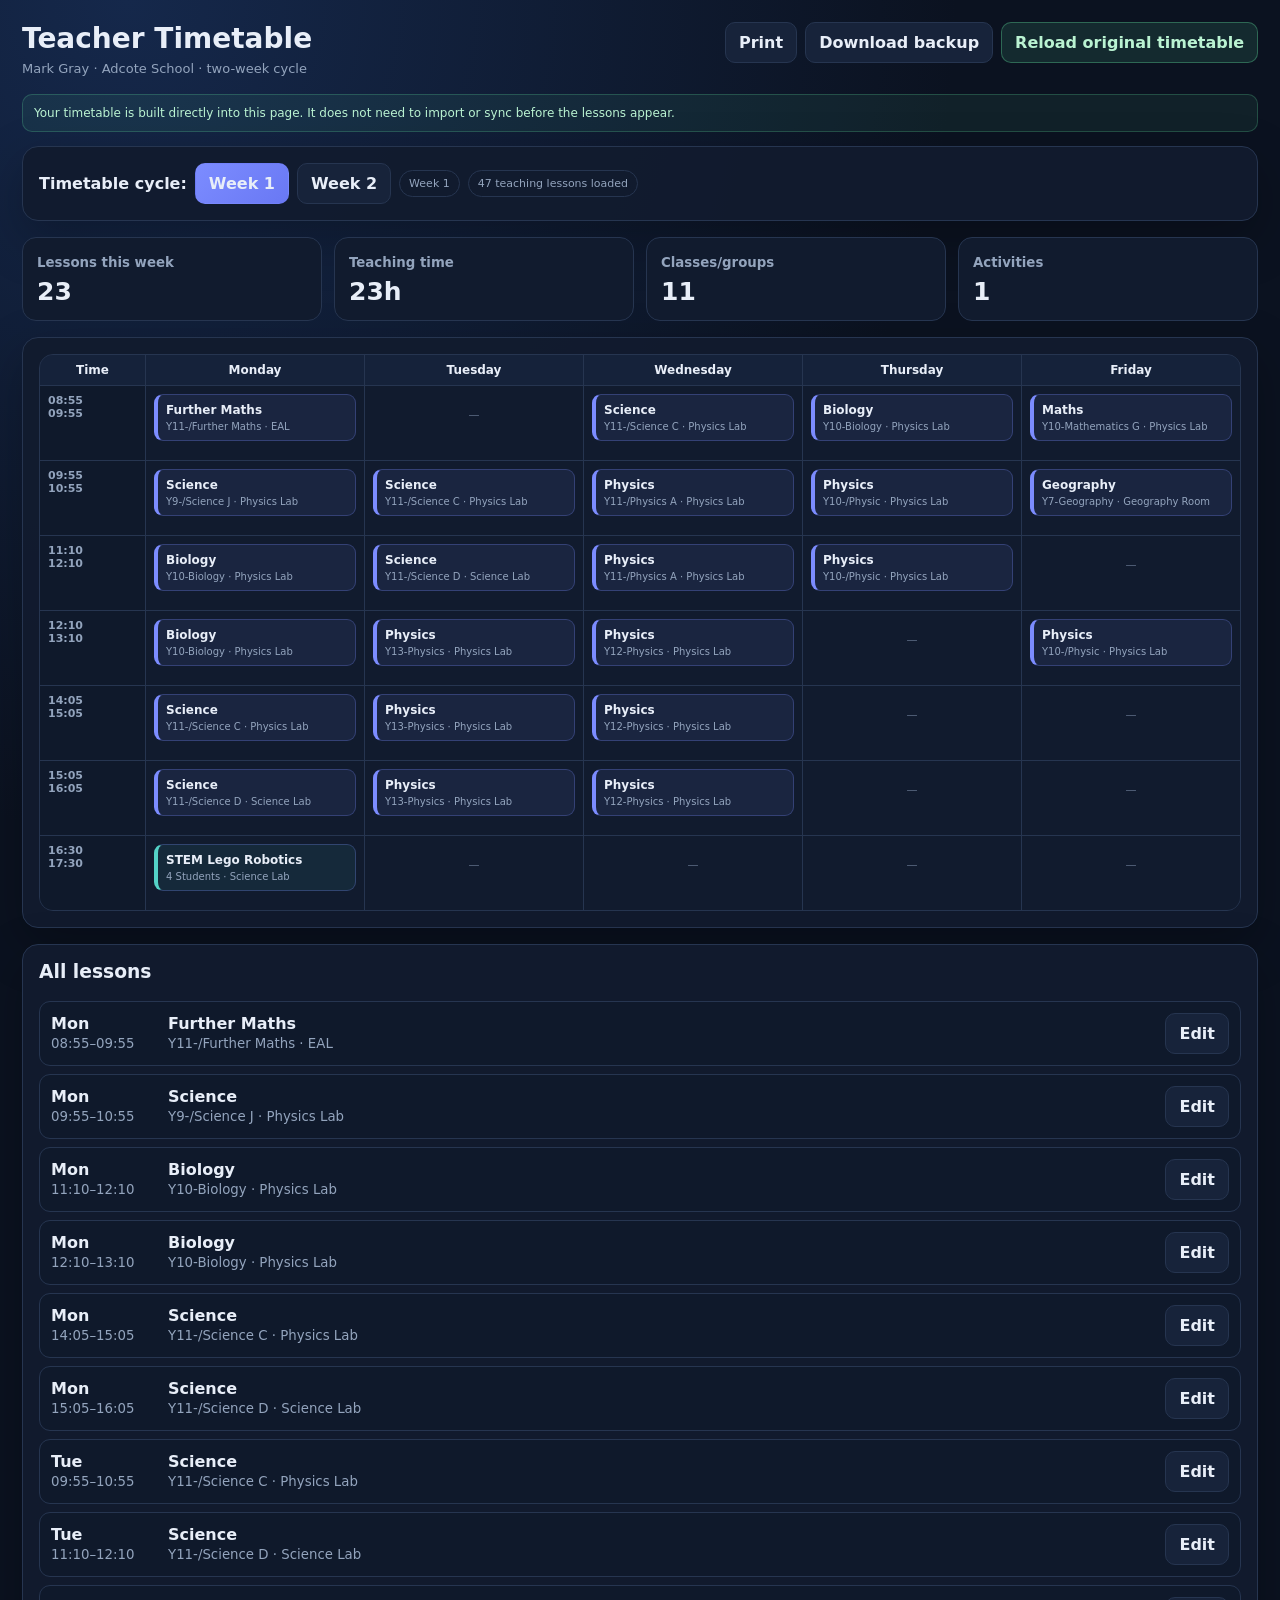
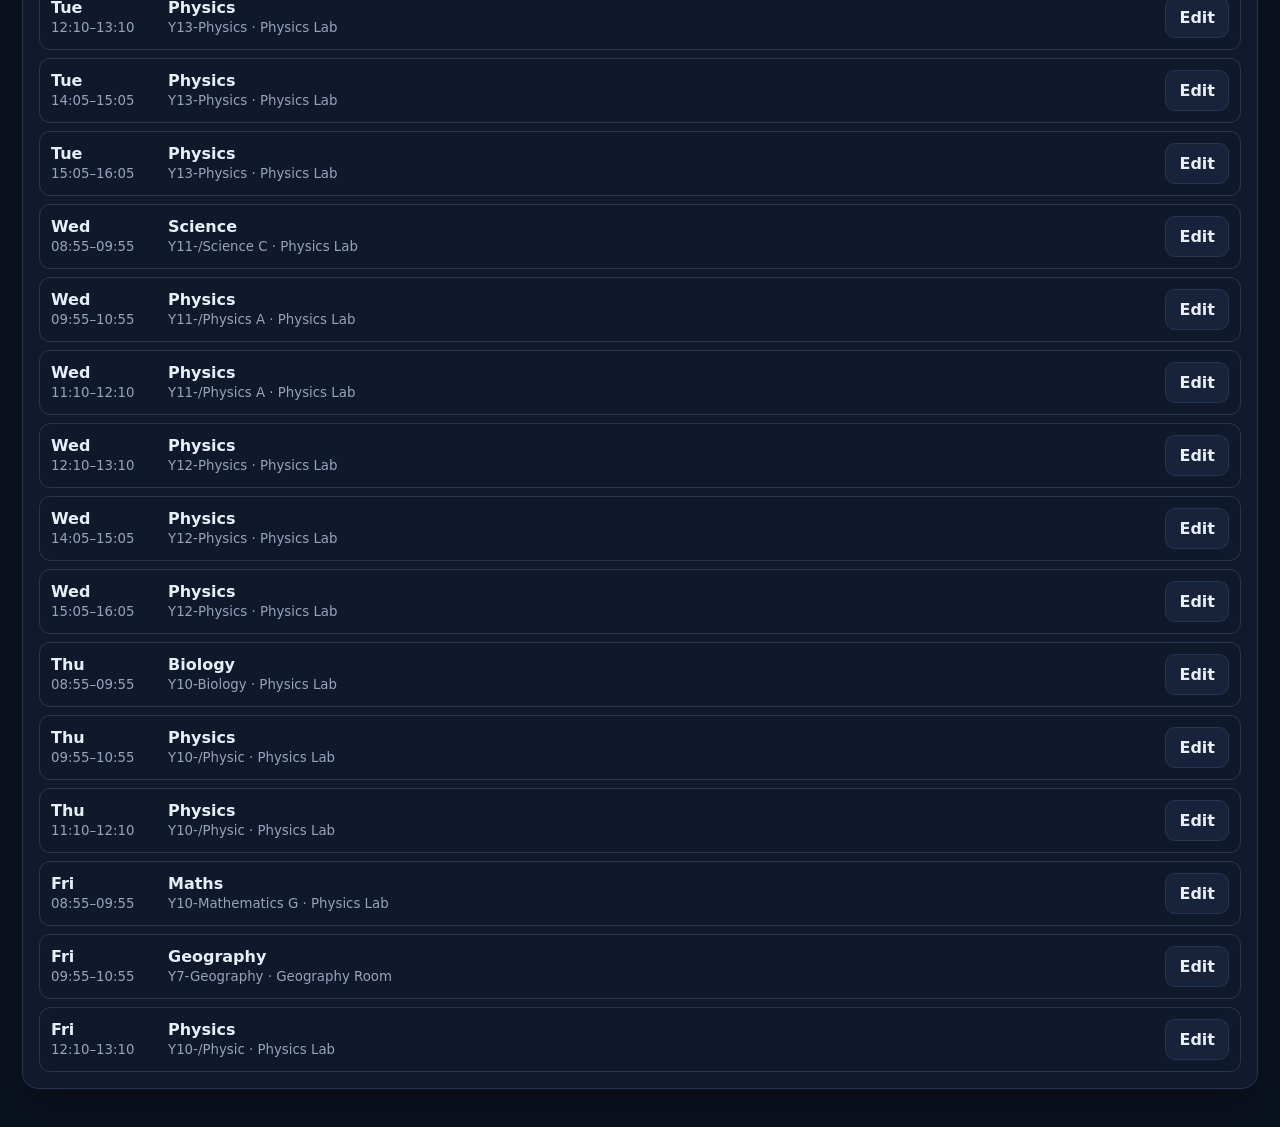
==== standalone.html @ 860ff70c "Add self-contained timetable with all 47 lessons" ====
<!DOCTYPE html>
<html lang="en">
<head>
<meta charset="UTF-8">
<meta name="viewport" content="width=device-width,initial-scale=1,viewport-fit=cover">
<meta name="theme-color" content="#0b1220">
<title>Mark Gray – Teacher Timetable</title>
<style>
:root{--bg:#0b1220;--panel:#111b2e;--panel2:#17233a;--line:#263550;--text:#e8eef8;--muted:#93a4bd;--brand:#7c8cff;--brand2:#54d2c7;--good:#5fdb9b;--danger:#ff7a90}
*{box-sizing:border-box} body{margin:0;font-family:Inter,system-ui,-apple-system,Segoe UI,sans-serif;background:radial-gradient(circle at 10% 0,#15284b 0,transparent 28%),var(--bg);color:var(--text);min-height:100vh}
button,input,select,textarea{font:inherit} button{cursor:pointer}
.app{max-width:1500px;margin:0 auto;padding:22px}
.top{display:flex;justify-content:space-between;gap:16px;align-items:flex-start;flex-wrap:wrap;margin-bottom:18px}
h1{margin:0;font-size:28px} .sub{color:var(--muted);font-size:13px;margin-top:6px}
.actions{display:flex;gap:8px;flex-wrap:wrap}
.btn{border:1px solid var(--line);background:var(--panel2);color:var(--text);padding:10px 13px;border-radius:10px;font-weight:700}
.btn.primary{background:linear-gradient(135deg,var(--brand),#6978f4);border-color:transparent}
.btn.good{background:rgba(95,219,155,.12);border-color:rgba(95,219,155,.35);color:#baf3d2}
.btn.danger{background:rgba(255,122,144,.1);border-color:rgba(255,122,144,.35);color:#ffc0cb}
.card{border:1px solid var(--line);background:rgba(17,27,46,.94);border-radius:16px;padding:16px;margin-bottom:16px;box-shadow:0 18px 50px rgba(0,0,0,.25)}
.weekbar{display:flex;align-items:center;gap:8px;flex-wrap:wrap} .pill{border:1px solid var(--line);padding:6px 9px;border-radius:999px;color:var(--muted);font-size:11px}
.stats{display:grid;grid-template-columns:repeat(4,1fr);gap:12px;margin:16px 0}
.stat{background:var(--panel);border:1px solid var(--line);border-radius:14px;padding:14px} .stat small{color:var(--muted);font-weight:700} .stat strong{display:block;font-size:25px;margin-top:6px}
.wrap{overflow:auto;border:1px solid var(--line);border-radius:14px}
.week{min-width:920px;display:grid;grid-template-columns:105px repeat(5,minmax(155px,1fr));gap:1px;background:var(--line)}
.week>div{background:var(--panel);min-height:74px;padding:8px} .head{background:#15223a!important;text-align:center;min-height:auto!important;font-weight:800;font-size:12px;position:sticky;top:0;z-index:2}
.time{background:#0f192b!important;color:var(--muted);font-size:11px;font-weight:800}
.lesson{border:1px solid rgba(124,140,255,.28);border-left:4px solid var(--brand);background:rgba(124,140,255,.09);border-radius:9px;padding:8px;margin-bottom:6px}
.lesson b{display:block;font-size:12px} .lesson span{display:block;color:var(--muted);font-size:10px;margin-top:4px}
.activity{border-left-color:var(--brand2);background:rgba(84,210,199,.08)}
.empty{color:#607089;text-align:center;padding-top:14px;font-size:11px}
.list{display:grid;gap:8px} .row{display:grid;grid-template-columns:105px 1fr auto;gap:12px;align-items:center;border:1px solid var(--line);background:#0f192b;border-radius:11px;padding:11px}
.row small{color:var(--muted)}
.notice{font-size:12px;color:#baf3d2;background:rgba(95,219,155,.08);border:1px solid rgba(95,219,155,.24);padding:11px;border-radius:10px;margin-bottom:14px}
.modalbg{position:fixed;inset:0;background:rgba(0,0,0,.72);display:none;place-items:center;padding:16px;z-index:50} .modalbg.open{display:grid}
.modal{width:min(600px,100%);background:#111c2f;border:1px solid #30425f;border-radius:16px;padding:18px}
.grid2{display:grid;grid-template-columns:1fr 1fr;gap:12px} label{display:block;color:var(--muted);font-size:11px;font-weight:700;margin:8px 0 5px}
input,select,textarea{width:100%;background:#0c1627;color:var(--text);border:1px solid #30425f;border-radius:9px;padding:9px}
.modalactions{display:flex;gap:8px;justify-content:flex-end;margin-top:14px}
@media(max-width:760px){.app{padding:12px}.stats{grid-template-columns:1fr 1fr}.grid2{grid-template-columns:1fr}.row{grid-template-columns:82px 1fr}.row .btn{grid-column:1/-1}}
@media print{.actions,.weekbar .btn,.row .btn{display:none!important}body{background:white;color:black}.card{box-shadow:none;border:0}.week>div{background:white;color:black}.lesson{color:black;background:#f5f5f5}.lesson span{color:#444}}
</style>
</head>
<body>
<div class="app">
  <div class="top">
    <div><h1>Teacher Timetable</h1><div class="sub">Mark Gray · Adcote School · two-week cycle</div></div>
    <div class="actions">
      <button class="btn" onclick="window.print()">Print</button>
      <button class="btn" onclick="downloadBackup()">Download backup</button>
      <button class="btn good" onclick="resetOriginal()">Reload original timetable</button>
    </div>
  </div>

  <div class="notice">Your timetable is built directly into this page. It does not need to import or sync before the lessons appear.</div>

  <div class="card weekbar">
    <b>Timetable cycle:</b>
    <button id="w1" class="btn primary" onclick="setWeek('W1')">Week 1</button>
    <button id="w2" class="btn" onclick="setWeek('W2')">Week 2</button>
    <span class="pill" id="weekLabel">Week 1</span>
    <span class="pill">47 teaching lessons loaded</span>
  </div>

  <div class="stats">
    <div class="stat"><small>Lessons this week</small><strong id="statLessons">0</strong></div>
    <div class="stat"><small>Teaching time</small><strong id="statHours">0h</strong></div>
    <div class="stat"><small>Classes/groups</small><strong id="statClasses">0</strong></div>
    <div class="stat"><small>Activities</small><strong id="statActivities">0</strong></div>
  </div>

  <div class="card">
    <div class="wrap"><div class="week" id="weekGrid"></div></div>
  </div>

  <div class="card">
    <h3 style="margin-top:0">All lessons</h3>
    <div class="list" id="lessonList"></div>
  </div>
</div>

<div id="modalbg" class="modalbg" onclick="if(event.target===this)closeModal()">
  <div class="modal">
    <h3 id="modalTitle">Edit lesson</h3>
    <input id="editId" type="hidden">
    <div class="grid2">
      <div><label>Week</label><select id="fWeek"><option value="W1">Week 1</option><option value="W2">Week 2</option></select></div>
      <div><label>Day</label><select id="fDay"><option>Monday</option><option>Tuesday</option><option>Wednesday</option><option>Thursday</option><option>Friday</option></select></div>
    </div>
    <div class="grid2">
      <div><label>Start</label><input id="fStart" type="time"></div>
      <div><label>End</label><input id="fEnd" type="time"></div>
    </div>
    <label>Subject</label><input id="fSubject">
    <div class="grid2">
      <div><label>Class/group</label><input id="fClass"></div>
      <div><label>Room</label><input id="fRoom"></div>
    </div>
    <div class="modalactions">
      <button class="btn" onclick="closeModal()">Cancel</button>
      <button class="btn primary" onclick="saveLesson()">Save</button>
    </div>
  </div>
</div>

<script>
const ORIGINAL={"lessons":[{"id":"adc-w1-mon-0855-1","week":"W1","day":"Monday","start":"08:55","end":"09:55","subject":"Further Maths","className":"Y11-/Further Maths","room":"EAL","notes":"Imported from uploaded iSAMS timetable"},{"id":"adc-w1-wed-0855-2","week":"W1","day":"Wednesday","start":"08:55","end":"09:55","subject":"Science","className":"Y11-/Science C","room":"Physics Lab","notes":"Imported from uploaded iSAMS timetable"},{"id":"adc-w1-thu-0855-3","week":"W1","day":"Thursday","start":"08:55","end":"09:55","subject":"Biology","className":"Y10-Biology","room":"Physics Lab","notes":"Imported from uploaded iSAMS timetable"},{"id":"adc-w1-fri-0855-4","week":"W1","day":"Friday","start":"08:55","end":"09:55","subject":"Maths","className":"Y10-Mathematics G","room":"Physics Lab","notes":"Imported from uploaded iSAMS timetable"},{"id":"adc-w1-mon-0955-5","week":"W1","day":"Monday","start":"09:55","end":"10:55","subject":"Science","className":"Y9-/Science J","room":"Physics Lab","notes":"Imported from uploaded iSAMS timetable"},{"id":"adc-w1-tue-0955-6","week":"W1","day":"Tuesday","start":"09:55","end":"10:55","subject":"Science","className":"Y11-/Science C","room":"Physics Lab","notes":"Imported from uploaded iSAMS timetable"},{"id":"adc-w1-wed-0955-7","week":"W1","day":"Wednesday","start":"09:55","end":"10:55","subject":"Physics","className":"Y11-/Physics A","room":"Physics Lab","notes":"Imported from uploaded iSAMS timetable"},{"id":"adc-w1-thu-0955-8","week":"W1","day":"Thursday","start":"09:55","end":"10:55","subject":"Physics","className":"Y10-/Physic","room":"Physics Lab","notes":"Imported from uploaded iSAMS timetable"},{"id":"adc-w1-fri-0955-9","week":"W1","day":"Friday","start":"09:55","end":"10:55","subject":"Geography","className":"Y7-Geography","room":"Geography Room","notes":"Imported from uploaded iSAMS timetable"},{"id":"adc-w1-mon-1110-10","week":"W1","day":"Monday","start":"11:10","end":"12:10","subject":"Biology","className":"Y10-Biology","room":"Physics Lab","notes":"Imported from uploaded iSAMS timetable"},{"id":"adc-w1-tue-1110-11","week":"W1","day":"Tuesday","start":"11:10","end":"12:10","subject":"Science","className":"Y11-/Science D","room":"Science Lab","notes":"Imported from uploaded iSAMS timetable"},{"id":"adc-w1-wed-1110-12","week":"W1","day":"Wednesday","start":"11:10","end":"12:10","subject":"Physics","className":"Y11-/Physics A","room":"Physics Lab","notes":"Imported from uploaded iSAMS timetable"},{"id":"adc-w1-thu-1110-13","week":"W1","day":"Thursday","start":"11:10","end":"12:10","subject":"Physics","className":"Y10-/Physic","room":"Physics Lab","notes":"Imported from uploaded iSAMS timetable"},{"id":"adc-w1-mon-1210-14","week":"W1","day":"Monday","start":"12:10","end":"13:10","subject":"Biology","className":"Y10-Biology","room":"Physics Lab","notes":"Imported from uploaded iSAMS timetable"},{"id":"adc-w1-tue-1210-15","week":"W1","day":"Tuesday","start":"12:10","end":"13:10","subject":"Physics","className":"Y13-Physics","room":"Physics Lab","notes":"Imported from uploaded iSAMS timetable"},{"id":"adc-w1-wed-1210-16","week":"W1","day":"Wednesday","start":"12:10","end":"13:10","subject":"Physics","className":"Y12-Physics","room":"Physics Lab","notes":"Imported from uploaded iSAMS timetable"},{"id":"adc-w1-fri-1210-17","week":"W1","day":"Friday","start":"12:10","end":"13:10","subject":"Physics","className":"Y10-/Physic","room":"Physics Lab","notes":"Imported from uploaded iSAMS timetable"},{"id":"adc-w1-mon-1405-18","week":"W1","day":"Monday","start":"14:05","end":"15:05","subject":"Science","className":"Y11-/Science C","room":"Physics Lab","notes":"Imported from uploaded iSAMS timetable"},{"id":"adc-w1-tue-1405-19","week":"W1","day":"Tuesday","start":"14:05","end":"15:05","subject":"Physics","className":"Y13-Physics","room":"Physics Lab","notes":"Imported from uploaded iSAMS timetable"},{"id":"adc-w1-wed-1405-20","week":"W1","day":"Wednesday","start":"14:05","end":"15:05","subject":"Physics","className":"Y12-Physics","room":"Physics Lab","notes":"Imported from uploaded iSAMS timetable"},{"id":"adc-w1-mon-1505-21","week":"W1","day":"Monday","start":"15:05","end":"16:05","subject":"Science","className":"Y11-/Science D","room":"Science Lab","notes":"Imported from uploaded iSAMS timetable"},{"id":"adc-w1-tue-1505-22","week":"W1","day":"Tuesday","start":"15:05","end":"16:05","subject":"Physics","className":"Y13-Physics","room":"Physics Lab","notes":"Imported from uploaded iSAMS timetable"},{"id":"adc-w1-wed-1505-23","week":"W1","day":"Wednesday","start":"15:05","end":"16:05","subject":"Physics","className":"Y12-Physics","room":"Physics Lab","notes":"Imported from uploaded iSAMS timetable"},{"id":"adc-w2-mon-0855-24","week":"W2","day":"Monday","start":"08:55","end":"09:55","subject":"Physics","className":"Y13-Physics","room":"Physics Lab","notes":"Imported from uploaded iSAMS timetable"},{"id":"adc-w2-tue-0855-25","week":"W2","day":"Tuesday","start":"08:55","end":"09:55","subject":"Science","className":"Y11-/Science C","room":"Physics Lab","notes":"Imported from uploaded iSAMS timetable"},{"id":"adc-w2-wed-0855-26","week":"W2","day":"Wednesday","start":"08:55","end":"09:55","subject":"Physics","className":"Y11-/Physics A","room":"Physics Lab","notes":"Imported from uploaded iSAMS timetable"},{"id":"adc-w2-fri-0855-27","week":"W2","day":"Friday","start":"08:55","end":"09:55","subject":"Maths","className":"Y10-Mathematics G","room":"Physics Lab","notes":"Imported from uploaded iSAMS timetable"},{"id":"adc-w2-mon-0955-28","week":"W2","day":"Monday","start":"09:55","end":"10:55","subject":"Physics","className":"Y13-Physics","room":"Physics Lab","notes":"Imported from uploaded iSAMS timetable"},{"id":"adc-w2-tue-0955-29","week":"W2","day":"Tuesday","start":"09:55","end":"10:55","subject":"Science","className":"Y11-/Science D","room":"Science Lab","notes":"Imported from uploaded iSAMS timetable"},{"id":"adc-w2-wed-0955-30","week":"W2","day":"Wednesday","start":"09:55","end":"10:55","subject":"Physics","className":"Y11-/Physics A","room":"Physics Lab","notes":"Imported from uploaded iSAMS timetable"},{"id":"adc-w2-fri-0955-31","week":"W2","day":"Friday","start":"09:55","end":"10:55","subject":"Science","className":"Y7-/Science","room":"Physics Lab","notes":"Imported from uploaded iSAMS timetable"},{"id":"adc-w2-mon-1110-32","week":"W2","day":"Monday","start":"11:10","end":"12:10","subject":"Physics","className":"Y10-/Physic","room":"Physics Lab","notes":"Imported from uploaded iSAMS timetable"},{"id":"adc-w2-tue-1110-33","week":"W2","day":"Tuesday","start":"11:10","end":"12:10","subject":"Science","className":"Y11-/Science D","room":"Science Lab","notes":"Imported from uploaded iSAMS timetable"},{"id":"adc-w2-wed-1110-34","week":"W2","day":"Wednesday","start":"11:10","end":"12:10","subject":"Science","className":"Y11-/Science D","room":"Science Lab","notes":"Imported from uploaded iSAMS timetable"},{"id":"adc-w2-fri-1110-35","week":"W2","day":"Friday","start":"11:10","end":"12:10","subject":"Science","className":"Y9-/Science J","room":"Physics Lab","notes":"Imported from uploaded iSAMS timetable"},{"id":"adc-w2-mon-1210-36","week":"W2","day":"Monday","start":"12:10","end":"13:10","subject":"Science","className":"Y11-/Science C","room":"Physics Lab","notes":"Imported from uploaded iSAMS timetable"},{"id":"adc-w2-tue-1210-37","week":"W2","day":"Tuesday","start":"12:10","end":"13:10","subject":"Physics","className":"Y11-/Physics A","room":"Physics Lab","notes":"Imported from uploaded iSAMS timetable"},{"id":"adc-w2-wed-1210-38","week":"W2","day":"Wednesday","start":"12:10","end":"13:10","subject":"Physics","className":"Y12-Physics","room":"Physics Lab","notes":"Imported from uploaded iSAMS timetable"},{"id":"adc-w2-fri-1210-39","week":"W2","day":"Friday","start":"12:10","end":"13:10","subject":"Physics","className":"Y10-/Physic","room":"Physics Lab","notes":"Imported from uploaded iSAMS timetable"},{"id":"adc-w2-mon-1405-40","week":"W2","day":"Monday","start":"14:05","end":"15:05","subject":"Biology","className":"Y10-Biology","room":"Physics Lab","notes":"Imported from uploaded iSAMS timetable"},{"id":"adc-w2-tue-1405-41","week":"W2","day":"Tuesday","start":"14:05","end":"15:05","subject":"Physics","className":"Y13-Physics","room":"Physics Lab","notes":"Imported from uploaded iSAMS timetable"},{"id":"adc-w2-wed-1405-42","week":"W2","day":"Wednesday","start":"14:05","end":"15:05","subject":"Physics","className":"Y12-Physics","room":"Physics Lab","notes":"Imported from uploaded iSAMS timetable"},{"id":"adc-w2-fri-1405-43","week":"W2","day":"Friday","start":"14:05","end":"15:05","subject":"Maths","className":"Y10-Mathematics G","room":"Physics Lab","notes":"Imported from uploaded iSAMS timetable"},{"id":"adc-w2-mon-1505-44","week":"W2","day":"Monday","start":"15:05","end":"16:05","subject":"Biology","className":"Y10-Biology","room":"Physics Lab","notes":"Imported from uploaded iSAMS timetable"},{"id":"adc-w2-tue-1505-45","week":"W2","day":"Tuesday","start":"15:05","end":"16:05","subject":"Physics","className":"Y13-Physics","room":"Physics Lab","notes":"Imported from uploaded iSAMS timetable"},{"id":"adc-w2-wed-1505-46","week":"W2","day":"Wednesday","start":"15:05","end":"16:05","subject":"Physics","className":"Y12-Physics","room":"Physics Lab","notes":"Imported from uploaded iSAMS timetable"},{"id":"adc-w2-fri-1505-47","week":"W2","day":"Friday","start":"15:05","end":"16:05","subject":"Maths","className":"Y10-Mathematics G","room":"Physics Lab","notes":"Imported from uploaded iSAMS timetable"}],"periods":[["08:55","09:55"],["09:55","10:55"],["11:10","12:10"],["12:10","13:10"],["14:05","15:05"],["15:05","16:05"]],"activities":[{"week":"W1","day":"Monday","start":"16:30","end":"17:30","subject":"STEM Lego Robotics","className":"4 Students","room":"Science Lab","type":"Activity"},{"week":"W2","day":"Monday","start":"16:30","end":"17:30","subject":"STEM Lego Robotics","className":"4 Students","room":"Science Lab","type":"Activity"}]};
const DAYS=['Monday','Tuesday','Wednesday','Thursday','Friday'];
const KEY='markGrayStandaloneTimetable_v1';
let currentWeek='W1';
function clone(x){return JSON.parse(JSON.stringify(x))}
function load(){
  try{
    const s=JSON.parse(localStorage.getItem(KEY)||'null');
    if(s&&Array.isArray(s.lessons)&&s.lessons.length>=40)return s;
  }catch(e){}
  return clone(ORIGINAL);
}
let state=load();
function saveState(){localStorage.setItem(KEY,JSON.stringify(state));render()}
function esc(s=''){return String(s).replace(/[&<>"']/g,m=>({'&':'&amp;','<':'&lt;','>':'&gt;','"':'&quot;',"'":'&#39;'}[m]))}
function mins(t){const m=String(t).match(/(\d+):(\d+)/);return m?(+m[1]*60 + +m[2]):0}
function setWeek(w){currentWeek=w;render()}
function render(){
  document.getElementById('w1').classList.toggle('primary',currentWeek==='W1');
  document.getElementById('w2').classList.toggle('primary',currentWeek==='W2');
  document.getElementById('weekLabel').textContent=currentWeek==='W1'?'Week 1':'Week 2';
  const arr=state.lessons.filter(x=>x.week===currentWeek);
  document.getElementById('statLessons').textContent=arr.length;
  document.getElementById('statHours').textContent=(arr.reduce((a,x)=>a+mins(x.end)-mins(x.start),0)/60).toFixed(0)+'h';
  document.getElementById('statClasses').textContent=new Set(arr.map(x=>x.className).filter(Boolean)).size;
  document.getElementById('statActivities').textContent=state.activities.filter(x=>x.week===currentWeek).length;

  const slots=state.periods;
  let h='<div class="head">Time</div>'+DAYS.map(d=>`<div class="head">${d}</div>`).join('');
  for(const [start,end] of slots){
    h+=`<div class="time">${start}<br><span>${end}</span></div>`;
    for(const day of DAYS){
      const items=arr.filter(x=>x.day===day&&x.start===start);
      h+=`<div>${items.length?items.map(x=>`<div class="lesson" onclick="editLesson('${x.id}')"><b>${esc(x.subject)}</b><span>${esc(x.className)} · ${esc(x.room)}</span></div>`).join(''):'<div class="empty">—</div>'}</div>`;
    }
  }
  h+=`<div class="time">16:30<br><span>17:30</span></div>`;
  for(const day of DAYS){
    const items=state.activities.filter(x=>x.week===currentWeek&&x.day===day);
    h+=`<div>${items.length?items.map(x=>`<div class="lesson activity"><b>${esc(x.subject)}</b><span>${esc(x.className)} · ${esc(x.room)}</span></div>`).join(''):'<div class="empty">—</div>'}</div>`;
  }
  document.getElementById('weekGrid').innerHTML=h;

  document.getElementById('lessonList').innerHTML=arr
    .slice().sort((a,b)=>DAYS.indexOf(a.day)-DAYS.indexOf(b.day)||mins(a.start)-mins(b.start))
    .map(x=>`<div class="row"><div><b>${x.day.slice(0,3)}</b><br><small>${x.start}–${x.end}</small></div><div><b>${esc(x.subject)}</b><br><small>${esc(x.className)} · ${esc(x.room)}</small></div><button class="btn" onclick="editLesson('${x.id}')">Edit</button></div>`).join('');
}
function editLesson(id){
  const x=state.lessons.find(l=>l.id===id); if(!x)return;
  editId.value=x.id; fWeek.value=x.week; fDay.value=x.day; fStart.value=x.start; fEnd.value=x.end; fSubject.value=x.subject; fClass.value=x.className; fRoom.value=x.room;
  modalbg.classList.add('open');
}
function closeModal(){modalbg.classList.remove('open')}
function saveLesson(){
  const i=state.lessons.findIndex(x=>x.id===editId.value); if(i<0)return;
  state.lessons[i]={...state.lessons[i],week:fWeek.value,day:fDay.value,start:fStart.value,end:fEnd.value,subject:fSubject.value.trim(),className:fClass.value.trim(),room:fRoom.value.trim()};
  saveState();closeModal();
}
function resetOriginal(){
  if(confirm('Reload the original 47-lesson timetable from the uploaded document?')){state=clone(ORIGINAL);localStorage.setItem(KEY,JSON.stringify(state));currentWeek='W1';render();}
}
function downloadBackup(){
  const blob=new Blob([JSON.stringify(state,null,2)],{type:'application/json'});
  const a=document.createElement('a');a.href=URL.createObjectURL(blob);a.download='mark-gray-timetable-backup.json';a.click();setTimeout(()=>URL.revokeObjectURL(a.href),500);
}
render();
</script>
</body>
</html>
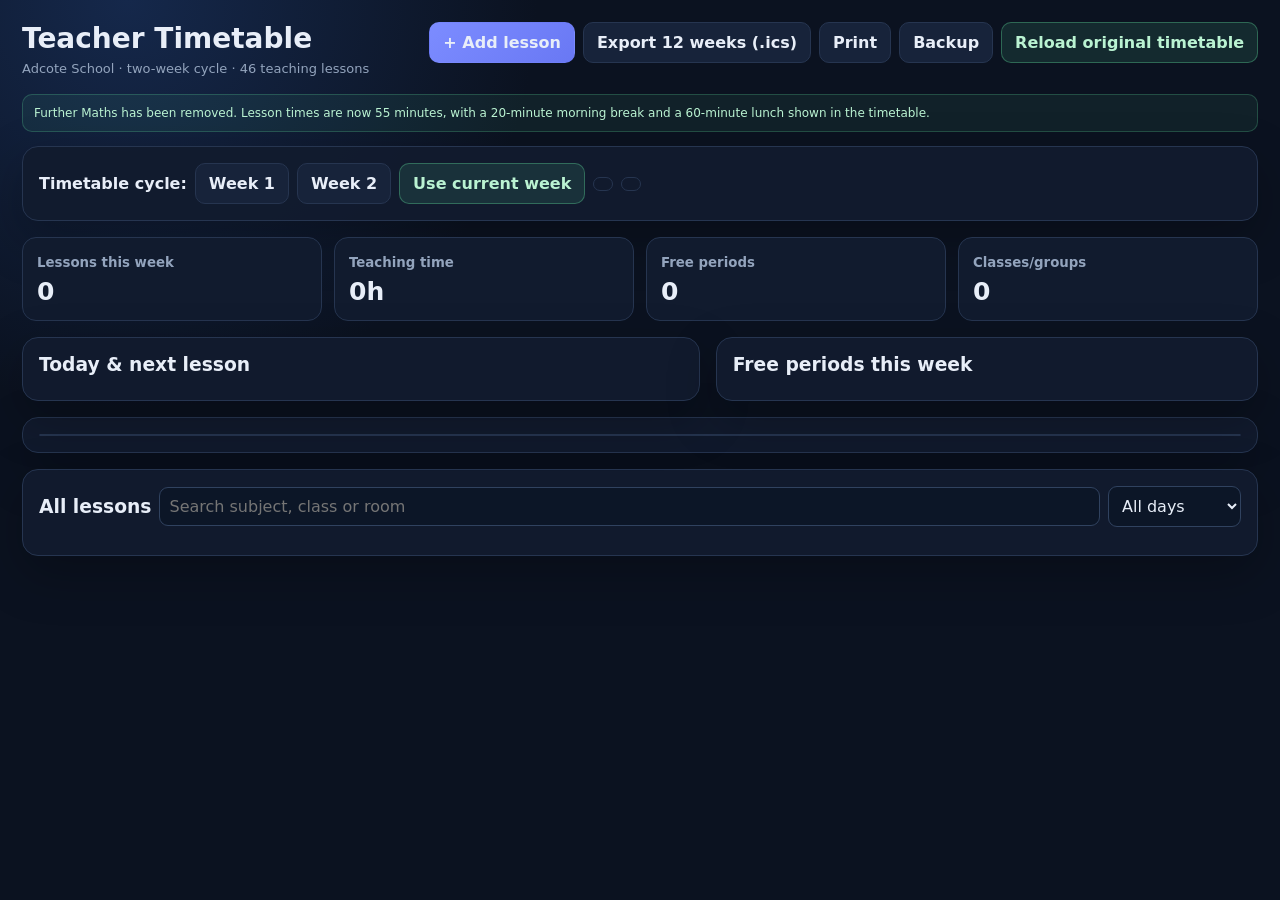
==== commit 6a6da9c2: "Update lesson timings and add break/lunch rows" ====
--- a/standalone.html
+++ b/standalone.html
@@ -4,69 +4,79 @@
 <meta charset="UTF-8">
 <meta name="viewport" content="width=device-width,initial-scale=1,viewport-fit=cover">
 <meta name="theme-color" content="#0b1220">
-<title>Mark Gray – Teacher Timetable</title>
+<title>Teacher Timetable Manager</title>
 <style>
-:root{--bg:#0b1220;--panel:#111b2e;--panel2:#17233a;--line:#263550;--text:#e8eef8;--muted:#93a4bd;--brand:#7c8cff;--brand2:#54d2c7;--good:#5fdb9b;--danger:#ff7a90}
+:root{--bg:#0b1220;--panel:#111b2e;--panel2:#17233a;--line:#263550;--text:#e8eef8;--muted:#93a4bd;--brand:#7c8cff;--brand2:#54d2c7;--good:#5fdb9b;--danger:#ff7a90;--warn:#f4bd62}
 *{box-sizing:border-box} body{margin:0;font-family:Inter,system-ui,-apple-system,Segoe UI,sans-serif;background:radial-gradient(circle at 10% 0,#15284b 0,transparent 28%),var(--bg);color:var(--text);min-height:100vh}
 button,input,select,textarea{font:inherit} button{cursor:pointer}
-.app{max-width:1500px;margin:0 auto;padding:22px}
-.top{display:flex;justify-content:space-between;gap:16px;align-items:flex-start;flex-wrap:wrap;margin-bottom:18px}
-h1{margin:0;font-size:28px} .sub{color:var(--muted);font-size:13px;margin-top:6px}
-.actions{display:flex;gap:8px;flex-wrap:wrap}
+.app{max-width:1500px;margin:0 auto;padding:22px} .top{display:flex;justify-content:space-between;gap:16px;align-items:flex-start;flex-wrap:wrap;margin-bottom:18px}
+h1{margin:0;font-size:28px} h3{margin:0 0 9px} .sub{color:var(--muted);font-size:13px;margin-top:6px}
+.actions,.weekbar,.filters{display:flex;gap:8px;flex-wrap:wrap;align-items:center}
 .btn{border:1px solid var(--line);background:var(--panel2);color:var(--text);padding:10px 13px;border-radius:10px;font-weight:700}
-.btn.primary{background:linear-gradient(135deg,var(--brand),#6978f4);border-color:transparent}
-.btn.good{background:rgba(95,219,155,.12);border-color:rgba(95,219,155,.35);color:#baf3d2}
+.btn.primary{background:linear-gradient(135deg,var(--brand),#6978f4);border-color:transparent} .btn.good{background:rgba(95,219,155,.12);border-color:rgba(95,219,155,.35);color:#baf3d2}
 .btn.danger{background:rgba(255,122,144,.1);border-color:rgba(255,122,144,.35);color:#ffc0cb}
 .card{border:1px solid var(--line);background:rgba(17,27,46,.94);border-radius:16px;padding:16px;margin-bottom:16px;box-shadow:0 18px 50px rgba(0,0,0,.25)}
-.weekbar{display:flex;align-items:center;gap:8px;flex-wrap:wrap} .pill{border:1px solid var(--line);padding:6px 9px;border-radius:999px;color:var(--muted);font-size:11px}
-.stats{display:grid;grid-template-columns:repeat(4,1fr);gap:12px;margin:16px 0}
-.stat{background:var(--panel);border:1px solid var(--line);border-radius:14px;padding:14px} .stat small{color:var(--muted);font-weight:700} .stat strong{display:block;font-size:25px;margin-top:6px}
-.wrap{overflow:auto;border:1px solid var(--line);border-radius:14px}
-.week{min-width:920px;display:grid;grid-template-columns:105px repeat(5,minmax(155px,1fr));gap:1px;background:var(--line)}
+.pill{border:1px solid var(--line);padding:6px 9px;border-radius:999px;color:var(--muted);font-size:11px}
+.stats{display:grid;grid-template-columns:repeat(4,1fr);gap:12px;margin:16px 0} .stat{background:var(--panel);border:1px solid var(--line);border-radius:14px;padding:14px}
+.stat small{color:var(--muted);font-weight:700} .stat strong{display:block;font-size:25px;margin-top:6px}
+.dashboard{display:grid;grid-template-columns:1.25fr 1fr;gap:16px} .agenda{display:grid;gap:8px} .agenda-item{border:1px solid var(--line);background:#0f192b;border-radius:11px;padding:11px}
+.agenda-item.current{border-color:rgba(95,219,155,.5);background:rgba(95,219,155,.08)} .agenda-item.next{border-color:rgba(124,140,255,.5)}
+.agenda-item small,.muted{color:var(--muted)} .free-list{display:flex;gap:6px;flex-wrap:wrap}
+.wrap{overflow:auto;border:1px solid var(--line);border-radius:14px} .week{min-width:920px;display:grid;grid-template-columns:105px repeat(5,minmax(155px,1fr));gap:1px;background:var(--line)}
 .week>div{background:var(--panel);min-height:74px;padding:8px} .head{background:#15223a!important;text-align:center;min-height:auto!important;font-weight:800;font-size:12px;position:sticky;top:0;z-index:2}
-.time{background:#0f192b!important;color:var(--muted);font-size:11px;font-weight:800}
-.lesson{border:1px solid rgba(124,140,255,.28);border-left:4px solid var(--brand);background:rgba(124,140,255,.09);border-radius:9px;padding:8px;margin-bottom:6px}
-.lesson b{display:block;font-size:12px} .lesson span{display:block;color:var(--muted);font-size:10px;margin-top:4px}
-.activity{border-left-color:var(--brand2);background:rgba(84,210,199,.08)}
-.empty{color:#607089;text-align:center;padding-top:14px;font-size:11px}
+.time{background:#0f192b!important;color:var(--muted);font-size:11px;font-weight:800} .lesson{border:1px solid rgba(124,140,255,.28);border-left:4px solid var(--brand);background:rgba(124,140,255,.09);border-radius:9px;padding:8px;margin-bottom:6px;cursor:pointer}
+.lesson.current{border-left-color:var(--good);background:rgba(95,219,155,.08)} .lesson b{display:block;font-size:12px} .lesson span{display:block;color:var(--muted);font-size:10px;margin-top:4px}
+.activity{border-left-color:var(--brand2);background:rgba(84,210,199,.08)} .empty{color:#607089;text-align:center;padding-top:14px;font-size:11px}.breakrow{grid-column:1/-1!important;min-height:auto!important;padding:7px 12px!important;text-align:center!important;background:#0a1425!important;color:var(--muted);font-size:11px;font-weight:800;letter-spacing:.02em}
+.search{flex:1;min-width:220px} input,select,textarea{width:100%;background:#0c1627;color:var(--text);border:1px solid #30425f;border-radius:9px;padding:9px}
 .list{display:grid;gap:8px} .row{display:grid;grid-template-columns:105px 1fr auto;gap:12px;align-items:center;border:1px solid var(--line);background:#0f192b;border-radius:11px;padding:11px}
-.row small{color:var(--muted)}
-.notice{font-size:12px;color:#baf3d2;background:rgba(95,219,155,.08);border:1px solid rgba(95,219,155,.24);padding:11px;border-radius:10px;margin-bottom:14px}
+.row small{color:var(--muted)} .notice{font-size:12px;color:#baf3d2;background:rgba(95,219,155,.08);border:1px solid rgba(95,219,155,.24);padding:11px;border-radius:10px;margin-bottom:14px}
 .modalbg{position:fixed;inset:0;background:rgba(0,0,0,.72);display:none;place-items:center;padding:16px;z-index:50} .modalbg.open{display:grid}
-.modal{width:min(600px,100%);background:#111c2f;border:1px solid #30425f;border-radius:16px;padding:18px}
-.grid2{display:grid;grid-template-columns:1fr 1fr;gap:12px} label{display:block;color:var(--muted);font-size:11px;font-weight:700;margin:8px 0 5px}
-input,select,textarea{width:100%;background:#0c1627;color:var(--text);border:1px solid #30425f;border-radius:9px;padding:9px}
-.modalactions{display:flex;gap:8px;justify-content:flex-end;margin-top:14px}
-@media(max-width:760px){.app{padding:12px}.stats{grid-template-columns:1fr 1fr}.grid2{grid-template-columns:1fr}.row{grid-template-columns:82px 1fr}.row .btn{grid-column:1/-1}}
-@media print{.actions,.weekbar .btn,.row .btn{display:none!important}body{background:white;color:black}.card{box-shadow:none;border:0}.week>div{background:white;color:black}.lesson{color:black;background:#f5f5f5}.lesson span{color:#444}}
+.modal{width:min(620px,100%);max-height:92vh;overflow:auto;background:#111c2f;border:1px solid #30425f;border-radius:16px;padding:18px} .grid2{display:grid;grid-template-columns:1fr 1fr;gap:12px}
+label{display:block;color:var(--muted);font-size:11px;font-weight:700;margin:8px 0 5px} textarea{min-height:84px;resize:vertical} .modalactions{display:flex;gap:8px;justify-content:flex-end;margin-top:14px}
+@media(max-width:850px){.app{padding:12px}.stats{grid-template-columns:1fr 1fr}.dashboard{grid-template-columns:1fr}.grid2{grid-template-columns:1fr}.row{grid-template-columns:82px 1fr}.row .btn{grid-column:1/-1}}
+@media print{.actions,.weekbar .btn,.row .btn,.filters,.dashboard{display:none!important}body{background:white;color:black}.card{box-shadow:none;border:0}.week>div{background:white;color:black}.lesson{color:black;background:#f5f5f5}.lesson span{color:#444}}
 </style>
 </head>
 <body>
 <div class="app">
   <div class="top">
-    <div><h1>Teacher Timetable</h1><div class="sub">Mark Gray · Adcote School · two-week cycle</div></div>
+    <div><h1>Teacher Timetable</h1><div class="sub">Adcote School · two-week cycle · 46 teaching lessons</div></div>
     <div class="actions">
+      <button class="btn primary" onclick="newLesson()">+ Add lesson</button>
+      <button class="btn" onclick="downloadCalendar()">Export 12 weeks (.ics)</button>
       <button class="btn" onclick="window.print()">Print</button>
-      <button class="btn" onclick="downloadBackup()">Download backup</button>
+      <button class="btn" onclick="downloadBackup()">Backup</button>
       <button class="btn good" onclick="resetOriginal()">Reload original timetable</button>
     </div>
   </div>
 
-  <div class="notice">Your timetable is built directly into this page. It does not need to import or sync before the lessons appear.</div>
+  <div class="notice">Further Maths has been removed. Lesson times are now 55 minutes, with a 20-minute morning break and a 60-minute lunch shown in the timetable.</div>
 
   <div class="card weekbar">
     <b>Timetable cycle:</b>
-    <button id="w1" class="btn primary" onclick="setWeek('W1')">Week 1</button>
+    <button id="w1" class="btn" onclick="setWeek('W1')">Week 1</button>
     <button id="w2" class="btn" onclick="setWeek('W2')">Week 2</button>
-    <span class="pill" id="weekLabel">Week 1</span>
-    <span class="pill">47 teaching lessons loaded</span>
+    <button class="btn good" onclick="useCurrentWeek()">Use current week</button>
+    <span class="pill" id="weekLabel"></span>
+    <span class="pill" id="dateRange"></span>
   </div>
 
   <div class="stats">
     <div class="stat"><small>Lessons this week</small><strong id="statLessons">0</strong></div>
     <div class="stat"><small>Teaching time</small><strong id="statHours">0h</strong></div>
+    <div class="stat"><small>Free periods</small><strong id="statFree">0</strong></div>
     <div class="stat"><small>Classes/groups</small><strong id="statClasses">0</strong></div>
-    <div class="stat"><small>Activities</small><strong id="statActivities">0</strong></div>
+  </div>
+
+  <div class="dashboard">
+    <div class="card">
+      <h3>Today & next lesson</h3>
+      <div id="todayAgenda" class="agenda"></div>
+    </div>
+    <div class="card">
+      <h3>Free periods this week</h3>
+      <div id="freePeriods" class="free-list"></div>
+    </div>
   </div>
 
   <div class="card">
@@ -74,14 +84,20 @@
   </div>
 
   <div class="card">
-    <h3 style="margin-top:0">All lessons</h3>
-    <div class="list" id="lessonList"></div>
+    <div class="filters">
+      <h3 style="margin:0;margin-right:auto">All lessons</h3>
+      <input id="searchBox" class="search" placeholder="Search subject, class or room" oninput="renderLessonList()">
+      <select id="dayFilter" style="width:auto" onchange="renderLessonList()">
+        <option value="">All days</option><option>Monday</option><option>Tuesday</option><option>Wednesday</option><option>Thursday</option><option>Friday</option>
+      </select>
+    </div>
+    <div class="list" id="lessonList" style="margin-top:12px"></div>
   </div>
 </div>
 
 <div id="modalbg" class="modalbg" onclick="if(event.target===this)closeModal()">
   <div class="modal">
-    <h3 id="modalTitle">Edit lesson</h3>
+    <h3 id="modalTitle">Lesson</h3>
     <input id="editId" type="hidden">
     <div class="grid2">
       <div><label>Week</label><select id="fWeek"><option value="W1">Week 1</option><option value="W2">Week 2</option></select></div>
@@ -96,7 +112,9 @@
       <div><label>Class/group</label><input id="fClass"></div>
       <div><label>Room</label><input id="fRoom"></div>
     </div>
+    <label>Lesson notes / reminder</label><textarea id="fNotes" placeholder="Resources, homework, practical setup, reminders…"></textarea>
     <div class="modalactions">
+      <button id="deleteBtn" class="btn danger" onclick="deleteLesson()" style="margin-right:auto">Delete</button>
       <button class="btn" onclick="closeModal()">Cancel</button>
       <button class="btn primary" onclick="saveLesson()">Save</button>
     </div>
@@ -104,72 +122,138 @@
 </div>
 
 <script>
-const ORIGINAL={"lessons":[{"id":"adc-w1-mon-0855-1","week":"W1","day":"Monday","start":"08:55","end":"09:55","subject":"Further Maths","className":"Y11-/Further Maths","room":"EAL","notes":"Imported from uploaded iSAMS timetable"},{"id":"adc-w1-wed-0855-2","week":"W1","day":"Wednesday","start":"08:55","end":"09:55","subject":"Science","className":"Y11-/Science C","room":"Physics Lab","notes":"Imported from uploaded iSAMS timetable"},{"id":"adc-w1-thu-0855-3","week":"W1","day":"Thursday","start":"08:55","end":"09:55","subject":"Biology","className":"Y10-Biology","room":"Physics Lab","notes":"Imported from uploaded iSAMS timetable"},{"id":"adc-w1-fri-0855-4","week":"W1","day":"Friday","start":"08:55","end":"09:55","subject":"Maths","className":"Y10-Mathematics G","room":"Physics Lab","notes":"Imported from uploaded iSAMS timetable"},{"id":"adc-w1-mon-0955-5","week":"W1","day":"Monday","start":"09:55","end":"10:55","subject":"Science","className":"Y9-/Science J","room":"Physics Lab","notes":"Imported from uploaded iSAMS timetable"},{"id":"adc-w1-tue-0955-6","week":"W1","day":"Tuesday","start":"09:55","end":"10:55","subject":"Science","className":"Y11-/Science C","room":"Physics Lab","notes":"Imported from uploaded iSAMS timetable"},{"id":"adc-w1-wed-0955-7","week":"W1","day":"Wednesday","start":"09:55","end":"10:55","subject":"Physics","className":"Y11-/Physics A","room":"Physics Lab","notes":"Imported from uploaded iSAMS timetable"},{"id":"adc-w1-thu-0955-8","week":"W1","day":"Thursday","start":"09:55","end":"10:55","subject":"Physics","className":"Y10-/Physic","room":"Physics Lab","notes":"Imported from uploaded iSAMS timetable"},{"id":"adc-w1-fri-0955-9","week":"W1","day":"Friday","start":"09:55","end":"10:55","subject":"Geography","className":"Y7-Geography","room":"Geography Room","notes":"Imported from uploaded iSAMS timetable"},{"id":"adc-w1-mon-1110-10","week":"W1","day":"Monday","start":"11:10","end":"12:10","subject":"Biology","className":"Y10-Biology","room":"Physics Lab","notes":"Imported from uploaded iSAMS timetable"},{"id":"adc-w1-tue-1110-11","week":"W1","day":"Tuesday","start":"11:10","end":"12:10","subject":"Science","className":"Y11-/Science D","room":"Science Lab","notes":"Imported from uploaded iSAMS timetable"},{"id":"adc-w1-wed-1110-12","week":"W1","day":"Wednesday","start":"11:10","end":"12:10","subject":"Physics","className":"Y11-/Physics A","room":"Physics Lab","notes":"Imported from uploaded iSAMS timetable"},{"id":"adc-w1-thu-1110-13","week":"W1","day":"Thursday","start":"11:10","end":"12:10","subject":"Physics","className":"Y10-/Physic","room":"Physics Lab","notes":"Imported from uploaded iSAMS timetable"},{"id":"adc-w1-mon-1210-14","week":"W1","day":"Monday","start":"12:10","end":"13:10","subject":"Biology","className":"Y10-Biology","room":"Physics Lab","notes":"Imported from uploaded iSAMS timetable"},{"id":"adc-w1-tue-1210-15","week":"W1","day":"Tuesday","start":"12:10","end":"13:10","subject":"Physics","className":"Y13-Physics","room":"Physics Lab","notes":"Imported from uploaded iSAMS timetable"},{"id":"adc-w1-wed-1210-16","week":"W1","day":"Wednesday","start":"12:10","end":"13:10","subject":"Physics","className":"Y12-Physics","room":"Physics Lab","notes":"Imported from uploaded iSAMS timetable"},{"id":"adc-w1-fri-1210-17","week":"W1","day":"Friday","start":"12:10","end":"13:10","subject":"Physics","className":"Y10-/Physic","room":"Physics Lab","notes":"Imported from uploaded iSAMS timetable"},{"id":"adc-w1-mon-1405-18","week":"W1","day":"Monday","start":"14:05","end":"15:05","subject":"Science","className":"Y11-/Science C","room":"Physics Lab","notes":"Imported from uploaded iSAMS timetable"},{"id":"adc-w1-tue-1405-19","week":"W1","day":"Tuesday","start":"14:05","end":"15:05","subject":"Physics","className":"Y13-Physics","room":"Physics Lab","notes":"Imported from uploaded iSAMS timetable"},{"id":"adc-w1-wed-1405-20","week":"W1","day":"Wednesday","start":"14:05","end":"15:05","subject":"Physics","className":"Y12-Physics","room":"Physics Lab","notes":"Imported from uploaded iSAMS timetable"},{"id":"adc-w1-mon-1505-21","week":"W1","day":"Monday","start":"15:05","end":"16:05","subject":"Science","className":"Y11-/Science D","room":"Science Lab","notes":"Imported from uploaded iSAMS timetable"},{"id":"adc-w1-tue-1505-22","week":"W1","day":"Tuesday","start":"15:05","end":"16:05","subject":"Physics","className":"Y13-Physics","room":"Physics Lab","notes":"Imported from uploaded iSAMS timetable"},{"id":"adc-w1-wed-1505-23","week":"W1","day":"Wednesday","start":"15:05","end":"16:05","subject":"Physics","className":"Y12-Physics","room":"Physics Lab","notes":"Imported from uploaded iSAMS timetable"},{"id":"adc-w2-mon-0855-24","week":"W2","day":"Monday","start":"08:55","end":"09:55","subject":"Physics","className":"Y13-Physics","room":"Physics Lab","notes":"Imported from uploaded iSAMS timetable"},{"id":"adc-w2-tue-0855-25","week":"W2","day":"Tuesday","start":"08:55","end":"09:55","subject":"Science","className":"Y11-/Science C","room":"Physics Lab","notes":"Imported from uploaded iSAMS timetable"},{"id":"adc-w2-wed-0855-26","week":"W2","day":"Wednesday","start":"08:55","end":"09:55","subject":"Physics","className":"Y11-/Physics A","room":"Physics Lab","notes":"Imported from uploaded iSAMS timetable"},{"id":"adc-w2-fri-0855-27","week":"W2","day":"Friday","start":"08:55","end":"09:55","subject":"Maths","className":"Y10-Mathematics G","room":"Physics Lab","notes":"Imported from uploaded iSAMS timetable"},{"id":"adc-w2-mon-0955-28","week":"W2","day":"Monday","start":"09:55","end":"10:55","subject":"Physics","className":"Y13-Physics","room":"Physics Lab","notes":"Imported from uploaded iSAMS timetable"},{"id":"adc-w2-tue-0955-29","week":"W2","day":"Tuesday","start":"09:55","end":"10:55","subject":"Science","className":"Y11-/Science D","room":"Science Lab","notes":"Imported from uploaded iSAMS timetable"},{"id":"adc-w2-wed-0955-30","week":"W2","day":"Wednesday","start":"09:55","end":"10:55","subject":"Physics","className":"Y11-/Physics A","room":"Physics Lab","notes":"Imported from uploaded iSAMS timetable"},{"id":"adc-w2-fri-0955-31","week":"W2","day":"Friday","start":"09:55","end":"10:55","subject":"Science","className":"Y7-/Science","room":"Physics Lab","notes":"Imported from uploaded iSAMS timetable"},{"id":"adc-w2-mon-1110-32","week":"W2","day":"Monday","start":"11:10","end":"12:10","subject":"Physics","className":"Y10-/Physic","room":"Physics Lab","notes":"Imported from uploaded iSAMS timetable"},{"id":"adc-w2-tue-1110-33","week":"W2","day":"Tuesday","start":"11:10","end":"12:10","subject":"Science","className":"Y11-/Science D","room":"Science Lab","notes":"Imported from uploaded iSAMS timetable"},{"id":"adc-w2-wed-1110-34","week":"W2","day":"Wednesday","start":"11:10","end":"12:10","subject":"Science","className":"Y11-/Science D","room":"Science Lab","notes":"Imported from uploaded iSAMS timetable"},{"id":"adc-w2-fri-1110-35","week":"W2","day":"Friday","start":"11:10","end":"12:10","subject":"Science","className":"Y9-/Science J","room":"Physics Lab","notes":"Imported from uploaded iSAMS timetable"},{"id":"adc-w2-mon-1210-36","week":"W2","day":"Monday","start":"12:10","end":"13:10","subject":"Science","className":"Y11-/Science C","room":"Physics Lab","notes":"Imported from uploaded iSAMS timetable"},{"id":"adc-w2-tue-1210-37","week":"W2","day":"Tuesday","start":"12:10","end":"13:10","subject":"Physics","className":"Y11-/Physics A","room":"Physics Lab","notes":"Imported from uploaded iSAMS timetable"},{"id":"adc-w2-wed-1210-38","week":"W2","day":"Wednesday","start":"12:10","end":"13:10","subject":"Physics","className":"Y12-Physics","room":"Physics Lab","notes":"Imported from uploaded iSAMS timetable"},{"id":"adc-w2-fri-1210-39","week":"W2","day":"Friday","start":"12:10","end":"13:10","subject":"Physics","className":"Y10-/Physic","room":"Physics Lab","notes":"Imported from uploaded iSAMS timetable"},{"id":"adc-w2-mon-1405-40","week":"W2","day":"Monday","start":"14:05","end":"15:05","subject":"Biology","className":"Y10-Biology","room":"Physics Lab","notes":"Imported from uploaded iSAMS timetable"},{"id":"adc-w2-tue-1405-41","week":"W2","day":"Tuesday","start":"14:05","end":"15:05","subject":"Physics","className":"Y13-Physics","room":"Physics Lab","notes":"Imported from uploaded iSAMS timetable"},{"id":"adc-w2-wed-1405-42","week":"W2","day":"Wednesday","start":"14:05","end":"15:05","subject":"Physics","className":"Y12-Physics","room":"Physics Lab","notes":"Imported from uploaded iSAMS timetable"},{"id":"adc-w2-fri-1405-43","week":"W2","day":"Friday","start":"14:05","end":"15:05","subject":"Maths","className":"Y10-Mathematics G","room":"Physics Lab","notes":"Imported from uploaded iSAMS timetable"},{"id":"adc-w2-mon-1505-44","week":"W2","day":"Monday","start":"15:05","end":"16:05","subject":"Biology","className":"Y10-Biology","room":"Physics Lab","notes":"Imported from uploaded iSAMS timetable"},{"id":"adc-w2-tue-1505-45","week":"W2","day":"Tuesday","start":"15:05","end":"16:05","subject":"Physics","className":"Y13-Physics","room":"Physics Lab","notes":"Imported from uploaded iSAMS timetable"},{"id":"adc-w2-wed-1505-46","week":"W2","day":"Wednesday","start":"15:05","end":"16:05","subject":"Physics","className":"Y12-Physics","room":"Physics Lab","notes":"Imported from uploaded iSAMS timetable"},{"id":"adc-w2-fri-1505-47","week":"W2","day":"Friday","start":"15:05","end":"16:05","subject":"Maths","className":"Y10-Mathematics G","room":"Physics Lab","notes":"Imported from uploaded iSAMS timetable"}],"periods":[["08:55","09:55"],["09:55","10:55"],["11:10","12:10"],["12:10","13:10"],["14:05","15:05"],["15:05","16:05"]],"activities":[{"week":"W1","day":"Monday","start":"16:30","end":"17:30","subject":"STEM Lego Robotics","className":"4 Students","room":"Science Lab","type":"Activity"},{"week":"W2","day":"Monday","start":"16:30","end":"17:30","subject":"STEM Lego Robotics","className":"4 Students","room":"Science Lab","type":"Activity"}]};
+const ORIGINAL="{"lessons":[{"id":"adc-w1-wed-0855-2","week":"W1","day":"Wednesday","start":"08:55","end":"09:50","subject":"Science","className":"Y11-/Science C","room":"Physics Lab","notes":"Imported from uploaded iSAMS timetable"},{"id":"adc-w1-thu-0855-3","week":"W1","day":"Thursday","start":"08:55","end":"09:50","subject":"Biology","className":"Y10-Biology","room":"Physics Lab","notes":"Imported from uploaded iSAMS timetable"},{"id":"adc-w1-fri-0855-4","week":"W1","day":"Friday","start":"08:55","end":"09:50","subject":"Maths","className":"Y10-Mathematics G","room":"Physics Lab","notes":"Imported from uploaded iSAMS timetable"},{"id":"adc-w1-mon-0955-5","week":"W1","day":"Monday","start":"09:55","end":"10:50","subject":"Science","className":"Y9-/Science J","room":"Physics Lab","notes":"Imported from uploaded iSAMS timetable"},{"id":"adc-w1-tue-0955-6","week":"W1","day":"Tuesday","start":"09:55","end":"10:50","subject":"Science","className":"Y11-/Science C","room":"Physics Lab","notes":"Imported from uploaded iSAMS timetable"},{"id":"adc-w1-wed-0955-7","week":"W1","day":"Wednesday","start":"09:55","end":"10:50","subject":"Physics","className":"Y11-/Physics A","room":"Physics Lab","notes":"Imported from uploaded iSAMS timetable"},{"id":"adc-w1-thu-0955-8","week":"W1","day":"Thursday","start":"09:55","end":"10:50","subject":"Physics","className":"Y10-/Physic","room":"Physics Lab","notes":"Imported from uploaded iSAMS timetable"},{"id":"adc-w1-fri-0955-9","week":"W1","day":"Friday","start":"09:55","end":"10:50","subject":"Geography","className":"Y7-Geography","room":"Geography Room","notes":"Imported from uploaded iSAMS timetable"},{"id":"adc-w1-mon-1110-10","week":"W1","day":"Monday","start":"11:10","end":"12:05","subject":"Biology","className":"Y10-Biology","room":"Physics Lab","notes":"Imported from uploaded iSAMS timetable"},{"id":"adc-w1-tue-1110-11","week":"W1","day":"Tuesday","start":"11:10","end":"12:05","subject":"Science","className":"Y11-/Science D","room":"Science Lab","notes":"Imported from uploaded iSAMS timetable"},{"id":"adc-w1-wed-1110-12","week":"W1","day":"Wednesday","start":"11:10","end":"12:05","subject":"Physics","className":"Y11-/Physics A","room":"Physics Lab","notes":"Imported from uploaded iSAMS timetable"},{"id":"adc-w1-thu-1110-13","week":"W1","day":"Thursday","start":"11:10","end":"12:05","subject":"Physics","className":"Y10-/Physic","room":"Physics Lab","notes":"Imported from uploaded iSAMS timetable"},{"id":"adc-w1-mon-1210-14","week":"W1","day":"Monday","start":"12:10","end":"13:05","subject":"Biology","className":"Y10-Biology","room":"Physics Lab","notes":"Imported from uploaded iSAMS timetable"},{"id":"adc-w1-tue-1210-15","week":"W1","day":"Tuesday","start":"12:10","end":"13:05","subject":"Physics","className":"Y13-Physics","room":"Physics Lab","notes":"Imported from uploaded iSAMS timetable"},{"id":"adc-w1-wed-1210-16","week":"W1","day":"Wednesday","start":"12:10","end":"13:05","subject":"Physics","className":"Y12-Physics","room":"Physics Lab","notes":"Imported from uploaded iSAMS timetable"},{"id":"adc-w1-fri-1210-17","week":"W1","day":"Friday","start":"12:10","end":"13:05","subject":"Physics","className":"Y10-/Physic","room":"Physics Lab","notes":"Imported from uploaded iSAMS timetable"},{"id":"adc-w1-mon-1405-18","week":"W1","day":"Monday","start":"14:05","end":"15:00","subject":"Science","className":"Y11-/Science C","room":"Physics Lab","notes":"Imported from uploaded iSAMS timetable"},{"id":"adc-w1-tue-1405-19","week":"W1","day":"Tuesday","start":"14:05","end":"15:00","subject":"Physics","className":"Y13-Physics","room":"Physics Lab","notes":"Imported from uploaded iSAMS timetable"},{"id":"adc-w1-wed-1405-20","week":"W1","day":"Wednesday","start":"14:05","end":"15:00","subject":"Physics","className":"Y12-Physics","room":"Physics Lab","notes":"Imported from uploaded iSAMS timetable"},{"id":"adc-w1-mon-1505-21","week":"W1","day":"Monday","start":"15:05","end":"16:00","subject":"Science","className":"Y11-/Science D","room":"Science Lab","notes":"Imported from uploaded iSAMS timetable"},{"id":"adc-w1-tue-1505-22","week":"W1","day":"Tuesday","start":"15:05","end":"16:00","subject":"Physics","className":"Y13-Physics","room":"Physics Lab","notes":"Imported from uploaded iSAMS timetable"},{"id":"adc-w1-wed-1505-23","week":"W1","day":"Wednesday","start":"15:05","end":"16:00","subject":"Physics","className":"Y12-Physics","room":"Physics Lab","notes":"Imported from uploaded iSAMS timetable"},{"id":"adc-w2-mon-0855-24","week":"W2","day":"Monday","start":"08:55","end":"09:50","subject":"Physics","className":"Y13-Physics","room":"Physics Lab","notes":"Imported from uploaded iSAMS timetable"},{"id":"adc-w2-tue-0855-25","week":"W2","day":"Tuesday","start":"08:55","end":"09:50","subject":"Science","className":"Y11-/Science C","room":"Physics Lab","notes":"Imported from uploaded iSAMS timetable"},{"id":"adc-w2-wed-0855-26","week":"W2","day":"Wednesday","start":"08:55","end":"09:50","subject":"Physics","className":"Y11-/Physics A","room":"Physics Lab","notes":"Imported from uploaded iSAMS timetable"},{"id":"adc-w2-fri-0855-27","week":"W2","day":"Friday","start":"08:55","end":"09:50","subject":"Maths","className":"Y10-Mathematics G","room":"Physics Lab","notes":"Imported from uploaded iSAMS timetable"},{"id":"adc-w2-mon-0955-28","week":"W2","day":"Monday","start":"09:55","end":"10:50","subject":"Physics","className":"Y13-Physics","room":"Physics Lab","notes":"Imported from uploaded iSAMS timetable"},{"id":"adc-w2-tue-0955-29","week":"W2","day":"Tuesday","start":"09:55","end":"10:50","subject":"Science","className":"Y111-/Science D","room":"Science Lab","notes":"Imported from uploaded iSAMS timetable"},{"id":"adc-w2-wed-0955-30","week":"W2","day":"Wednesday","start":"09:55","end":"10:50","subject":"Physics","className":"Y11-/Physics A","room":"Physics Lab","notes":"Imported from uploaded iSAMS timetable"},{"id":"adc-w2-fri-0955-31","week":"W2","day":"Friday","start":"09:55","end":"10:50","subject":"Science","className":"Y7-/Science","room":"Physics Lab","notes":"Imported from uploaded iSAMS timetable"},{"id":"adc-w2-mon-1110-32","week":"W2","day":"Monday","start":"11:10","end":"12:05","subject":"Physics","className":"Y10-/Physic","room":"Physics Lab","notes":"Imported from uploaded iSAMS timetable"},{"id":"adc-w2-tue-1110-33","week":"W2","day":"Tuesday","start":"11:10","end":"12:05","subject":"Science","className":"Y11-/Science D","room":"Science Lab","notes":"Imported from uploaded iSAMS timetable"},{"id":"adc-w2-wed-1110-34","week":"W2","day":"Wednesday","start":"11:10","end":"12:05","subject":"Science","className":"Y11-/Science D","room":"Science Lab","notes":"Imported from uploaded iSAMS timetable"},{"id":"adc-w2-fri-1110-35","week":"W2","day":"Friday","start":"11:10","end":"12:05","subject":"Science","className":"Y9-/Science J","room":"Physics Lab","notes":"Imported from uploaded iSAMS timetable"},{"id":"adc-w2-mon-1210-36","week":"W2","day":"Monday","start":"12:10","end":"13:05","subject":"Science","className":"Y11-/Science C","room":"Physics Lab","notes":"Imported from uploaded iSAMS timetable"},{"id":"adc-w2-tue-1210-37","week":"W2","day":"Tuesday","start":"12:10","end":"13:05","subject":"Physics","className":"Y11-/Physics A","room":"Physics Lab","notes":"Imported from uploaded iSAMS timetable"},{"id":"adc-w2-wed-1210-38","week":"W2","day":"Wednesday","start":"12:10","end":"13:05","subject":"Physics","className":"Y12-Physics","room":"Physics Lab","notes":"Imported from uploaded iSAMS timetable"},{"id":"adc-w2-fri-1210-39","week":"W2","day":"Friday","start":"12:10","end":"13:05","subject":"Physics","className":"Y10-/Physic","room":"Physics Lab","notes":"Imported from uploaded iSAMS timetable"},{"id":"adc-w2-mon-1405-40","week":"W2","day":"Monday","start":"14:05","end":"15:00","subject":"Biology","className":"Y10-Biology","room":"Physics Lab","notes":"Imported from uploaded iSAMS timetable"},{"id":"adc-w2-tue-1405-41","week":"W2","day":"Tuesday","start":"14:05","end":"15:00","subject":"Physics","className":"Y13-Physics","room":"Physics Lab","notes":"Imported from uploaded iSAMS timetable"},{"id":"adc-w2-wed-1405-42","week":"W2","day":"Wednesday","start":"14:05","end":"15:00","subject":"Physics","className":"Y12-Physics","room":"Physics Lab","notes":"Imported from uploaded iSAMS timetable"},{"id":"adc-w2-fri-1405-43","week":"W2","day":"Friday","start":"14:05","end":"15:00","subject":"Maths","className":"Y10-Mathematics G","room":"Physics Lab","notes":"Imported from uploaded iSAMS timetable"},{"id":"adc-w2-mon-1505-44","week":"W2","day":"Monday","start":"15:05","end":"16:00","subject":"Biology","className":"Y10-Biology","room":"Physics Lab","notes":"Imported from uploaded iSAMS timetable"},{"id":"adc-w2-tue-1505-45","week":"W2","day":"Tuesday","start":"15:05","end":"16:00","subject":"Physics","className":"Y13-Physics","room":"Physics Lab","notes":"Imported from uploaded iSAMS timetable"},{"id":"adc-w2-wed-1505-46","week":"W2","day":"Wednesday","start":"15:05","end":"16:00","subject":"Physics","className":"Y12-Physics","room":"Physics Lab","notes":"Imported from uploaded iSAMS timetable"},{"id":"adc-w2-fri-1505-47","week":"W2","day":"Friday","start":"15:05","end":"16:00","subject":"Maths","className":"Y10-Mathematics G","room":"Physics Lab","notes":"Imported from uploaded iSAMS timetable"}],"periods":[["08:55","09:50"],["09:55","10:50"],["11:10","12:05"],["12:10","13:05"],["14:05","15:00"],["15:05","16:00"]],"activities":[{"week":"W1","day":"Monday","start":"16:30","end":"17:30","subject":"STEM Lego Robotics","className":"4 Students","room":"Science Lab","type":"Activity"},{"week":"W2","day":"Monday","start":"16:30","end":"17:30","subject":"STEM Lego Robotics","className":"4 Students","room":"Science Lab","type":"Activity"}]}";
 const DAYS=['Monday','Tuesday','Wednesday','Thursday','Friday'];
-const KEY='markGrayStandaloneTimetable_v1';
+const KEY='markGrayStandaloneTimetable_v3';
+const ANCHOR='2026-09-14'; // Monday of Week 1 from the uploaded timetable
 let currentWeek='W1';
+
 function clone(x){return JSON.parse(JSON.stringify(x))}
 function load(){
-  try{
-    const s=JSON.parse(localStorage.getItem(KEY)||'null');
-    if(s&&Array.isArray(s.lessons)&&s.lessons.length>=40)return s;
-  }catch(e){}
+  try{const s=JSON.parse(localStorage.getItem(KEY)||'null');if(s&&Array.isArray(s.lessons))return s}catch(e){}
   return clone(ORIGINAL);
 }
 let state=load();
+
 function saveState(){localStorage.setItem(KEY,JSON.stringify(state));render()}
 function esc(s=''){return String(s).replace(/[&<>"']/g,m=>({'&':'&amp;','<':'&lt;','>':'&gt;','"':'&quot;',"'":'&#39;'}[m]))}
 function mins(t){const m=String(t).match(/(\d+):(\d+)/);return m?(+m[1]*60 + +m[2]):0}
-function setWeek(w){currentWeek=w;render()}
+function isoDate(d){return d.toISOString().slice(0,10)}
+function startOfWeek(d=new Date()){const x=new Date(d);const day=(x.getDay()+6)%7;x.setHours(0,0,0,0);x.setDate(x.getDate()-day);return x}
+function weekIndexForDate(d=new Date()){const a=new Date(ANCHOR+'T00:00:00');const w=startOfWeek(d);return Math.round((w-a)/604800000)}
+function autoWeekForDate(d=new Date()){return Math.abs(weekIndexForDate(d))%2===0?'W1':'W2'}
+function selectedWeekStart(){
+  const now=startOfWeek(new Date()), auto=autoWeekForDate(now);
+  if(auto===currentWeek)return now;
+  const x=new Date(now);x.setDate(x.getDate()+7);return x;
+}
+function fmtDate(d){return d.toLocaleDateString(undefined,{day:'numeric',month:'short'})}
+function setWeek(w){currentWeek=w==='W2'?'W2':'W1';render()}
+function useCurrentWeek(){currentWeek=autoWeekForDate(new Date());render()}
+
 function render(){
   document.getElementById('w1').classList.toggle('primary',currentWeek==='W1');
   document.getElementById('w2').classList.toggle('primary',currentWeek==='W2');
   document.getElementById('weekLabel').textContent=currentWeek==='W1'?'Week 1':'Week 2';
+  const ws=selectedWeekStart(),we=new Date(ws);we.setDate(we.getDate()+4);
+  document.getElementById('dateRange').textContent=`${fmtDate(ws)}–${fmtDate(we)}`;
   const arr=state.lessons.filter(x=>x.week===currentWeek);
   document.getElementById('statLessons').textContent=arr.length;
   document.getElementById('statHours').textContent=(arr.reduce((a,x)=>a+mins(x.end)-mins(x.start),0)/60).toFixed(0)+'h';
+  document.getElementById('statFree').textContent=DAYS.length*state.periods.length-arr.length;
   document.getElementById('statClasses').textContent=new Set(arr.map(x=>x.className).filter(Boolean)).size;
-  document.getElementById('statActivities').textContent=state.activities.filter(x=>x.week===currentWeek).length;
-
-  const slots=state.periods;
+  renderToday(arr);renderFree(arr);renderGrid(arr);renderLessonList();
+}
+
+function renderToday(arr){
+  const now=new Date(), today=DAYS[now.getDay()-1], box=document.getElementById('todayAgenda');
+  if(!today){box.innerHTML='<div class="agenda-item"><b>Weekend</b><div class="muted">No teaching timetable today.</div></div>';return}
+  const dayLessons=arr.filter(x=>x.day===today).sort((a,b)=>mins(a.start)-mins(b.start));
+  const nowM=now.getHours()*60+now.getMinutes();
+  if(!dayLessons.length){box.innerHTML=`<div class="agenda-item"><b>No lessons today in ${currentWeek==='W1'?'Week 1':'Week 2'}</b></div>`;return}
+  let nextFound=false;
+  box.innerHTML=dayLessons.map(x=>{
+    const current=nowM>=mins(x.start)&&nowM<mins(x.end), next=!current&&!nextFound&&mins(x.start)>nowM;
+    if(current||next)nextFound=true;
+    return `<div class="agenda-item ${current?'current':next?'next':''}"><b>${current?'Now · ':next?'Next · ':''}${esc(x.subject)}</b><div>${x.start}–${x.end} · ${esc(x.className)}</div><small>${esc(x.room)}${x.notes?' · '+esc(x.notes):''}</small></div>`;
+  }).join('');
+}
+
+function renderFree(arr){
+  const box=document.getElementById('freePeriods'),items=[];
+  DAYS.forEach(day=>state.periods.forEach((p,i)=>{if(!arr.some(x=>x.day===day&&x.start===p[0]))items.push(`${day.slice(0,3)} P${i+1}`)}));
+  box.innerHTML=items.length?items.map(x=>`<span class="pill">${x}</span>`).join(''):'<span class="pill">No free periods</span>';
+}
+
+function renderGrid(arr){
   let h='<div class="head">Time</div>'+DAYS.map(d=>`<div class="head">${d}</div>`).join('');
-  for(const [start,end] of slots){
-    h+=`<div class="time">${start}<br><span>${end}</span></div>`;
+  const now=new Date(),today=DAYS[now.getDay()-1],nowM=now.getHours()*60+now.getMinutes();
+  for(let pi=0;pi<state.periods.length;pi++){
+    const [start,end]=state.periods[pi];
+    h+=`<div class="time">P${pi+1}<br>${start}<br><span>${end}</span></div>`;
     for(const day of DAYS){
       const items=arr.filter(x=>x.day===day&&x.start===start);
-      h+=`<div>${items.length?items.map(x=>`<div class="lesson" onclick="editLesson('${x.id}')"><b>${esc(x.subject)}</b><span>${esc(x.className)} · ${esc(x.room)}</span></div>`).join(''):'<div class="empty">—</div>'}</div>`;
+      h+=`<div>${items.length?items.map(x=>{
+        const cur=autoWeekForDate(now)===currentWeek&&day===today&&nowM>=mins(x.start)&&nowM<mins(x.end);
+        return `<div class="lesson ${cur?'current':''}" onclick="editLesson('${x.id}')"><b>${esc(x.subject)}</b><span>${esc(x.className)} · ${esc(x.room)}</span></div>`;
+      }).join(''):'<div class="empty">Free</div>'}</div>`;
     }
+    if(pi===1)h+='<div class="breakrow">Break · 10:50–11:10 · 20 minutes</div>';
+    if(pi===3)h+='<div class="breakrow">Lunch · 13:05–14:05 · 60 minutes</div>';
   }
-  h+=`<div class="time">16:30<br><span>17:30</span></div>`;
+  h+=`<div class="time">Activity<br>16:30<br><span>17:30</span></div>`;
   for(const day of DAYS){
-    const items=state.activities.filter(x=>x.week===currentWeek&&x.day===day);
+    const items=(state.activities||[]).filter(x=>x.week===currentWeek&&x.day===day);
     h+=`<div>${items.length?items.map(x=>`<div class="lesson activity"><b>${esc(x.subject)}</b><span>${esc(x.className)} · ${esc(x.room)}</span></div>`).join(''):'<div class="empty">—</div>'}</div>`;
   }
   document.getElementById('weekGrid').innerHTML=h;
-
-  document.getElementById('lessonList').innerHTML=arr
-    .slice().sort((a,b)=>DAYS.indexOf(a.day)-DAYS.indexOf(b.day)||mins(a.start)-mins(b.start))
-    .map(x=>`<div class="row"><div><b>${x.day.slice(0,3)}</b><br><small>${x.start}–${x.end}</small></div><div><b>${esc(x.subject)}</b><br><small>${esc(x.className)} · ${esc(x.room)}</small></div><button class="btn" onclick="editLesson('${x.id}')">Edit</button></div>`).join('');
+}
+
+function renderLessonList(){
+  const q=(document.getElementById('searchBox')?.value||'').trim().toLowerCase(),day=document.getElementById('dayFilter')?.value||'';
+  const arr=state.lessons.filter(x=>x.week===currentWeek).filter(x=>(!day||x.day===day)&&(!q||[x.subject,x.className,x.room,x.notes].join(' ').toLowerCase().includes(q)));
+  document.getElementById('lessonList').innerHTML=arr.length?arr.slice().sort((a,b)=>DAYS.indexOf(a.day)-DAYS.indexOf(b.day)||mins(a.start)-mins(b.start))
+    .map(x=>`<div class="row"><div><b>${x.day.slice(0,3)}</b><br><small>${x.start}–${x.end}</small></div><div><b>${esc(x.subject)}</b><br><small>${esc(x.className)} · ${esc(x.room)}${x.notes?' · '+esc(x.notes):''}</small></div><button class="btn" onclick="editLesson('${x.id}')">Edit</button></div>`).join('')
+    :'<div class="muted">No matching lessons.</div>';
+}
+
+function newLesson(){
+  editId.value='';modalTitle.textContent='Add lesson';fWeek.value=currentWeek;fDay.value='Monday';fStart.value=state.periods[0][0];fEnd.value=state.periods[0][1];fSubject.value='';fClass.value='';fRoom.value='';fNotes.value='';deleteBtn.style.display='none';modalbg.classList.add('open');
 }
 function editLesson(id){
-  const x=state.lessons.find(l=>l.id===id); if(!x)return;
-  editId.value=x.id; fWeek.value=x.week; fDay.value=x.day; fStart.value=x.start; fEnd.value=x.end; fSubject.value=x.subject; fClass.value=x.className; fRoom.value=x.room;
-  modalbg.classList.add('open');
+  const x=state.lessons.find(l=>l.id===id);if(!x)return;
+  editId.value=x.id;modalTitle.textContent='Edit lesson';fWeek.value=x.week;fDay.value=x.day;fStart.value=x.start;fEnd.value=x.end;fSubject.value=x.subject;fClass.value=x.className;fRoom.value=x.room;fNotes.value=x.notes||'';deleteBtn.style.display='inline-block';modalbg.classList.add('open');
 }
 function closeModal(){modalbg.classList.remove('open')}
 function saveLesson(){
-  const i=state.lessons.findIndex(x=>x.id===editId.value); if(i<0)return;
-  state.lessons[i]={...state.lessons[i],week:fWeek.value,day:fDay.value,start:fStart.value,end:fEnd.value,subject:fSubject.value.trim(),className:fClass.value.trim(),room:fRoom.value.trim()};
-  saveState();closeModal();
+  if(!fSubject.value.trim()||!fStart.value||!fEnd.value)return alert('Add a subject, start and end time.');
+  const lesson={id:editId.value||'custom-'+Date.now(),week:fWeek.value,day:fDay.value,start:fStart.value,end:fEnd.value,subject:fSubject.value.trim(),className:fClass.value.trim(),room:fRoom.value.trim(),notes:fNotes.value.trim()};
+  const i=state.lessons.findIndex(x=>x.id===editId.value);if(i>=0)state.lessons[i]=lesson;else state.lessons.push(lesson);
+  currentWeek=lesson.week;saveState();closeModal();
+}
+function deleteLesson(){
+  const id=editId.value;if(!id)return;if(!confirm('Delete this lesson?'))return;
+  state.lessons=state.lessons.filter(x=>x.id!==id);saveState();closeModal();
 }
 function resetOriginal(){
-  if(confirm('Reload the original 47-lesson timetable from the uploaded document?')){state=clone(ORIGINAL);localStorage.setItem(KEY,JSON.stringify(state));currentWeek='W1';render();}
+  if(confirm('Reload the original timetable with Further Maths removed?')){state=clone(ORIGINAL);localStorage.setItem(KEY,JSON.stringify(state));useCurrentWeek();}
 }
 function downloadBackup(){
-  const blob=new Blob([JSON.stringify(state,null,2)],{type:'application/json'});
-  const a=document.createElement('a');a.href=URL.createObjectURL(blob);a.download='mark-gray-timetable-backup.json';a.click();setTimeout(()=>URL.revokeObjectURL(a.href),500);
-}
+  const blob=new Blob([JSON.stringify(state,null,2)],{type:'application/json'}),a=document.createElement('a');a.href=URL.createObjectURL(blob);a.download='teacher-timetable-backup.json';a.click();setTimeout(()=>URL.revokeObjectURL(a.href),500);
+}
+function icsStamp(d){return d.toISOString().replace(/[-:]/g,'').replace(/\.\d{3}Z$/,'Z')}
+function dateForCycle(baseMonday,weekOffset,dayName,time){
+  const d=new Date(baseMonday);d.setDate(d.getDate()+weekOffset*7+DAYS.indexOf(dayName));const [h,m]=time.split(':').map(Number);d.setHours(h,m,0,0);return d;
+}
+function downloadCalendar(){
+  const base=startOfWeek(new Date()),lines=['BEGIN:VCALENDAR','VERSION:2.0','PRODID:-//Teacher Timetable Manager//EN','CALSCALE:GREGORIAN'];
+  for(let w=0;w<12;w++){const cycle=autoWeekForDate(new Date(base.getTime()+w*604800000));
+    state.lessons.filter(x=>x.week===cycle).forEach(x=>{const s=dateForCycle(base,w,x.day,x.start),e=dateForCycle(base,w,x.day,x.end);lines.push('BEGIN:VEVENT',`UID:${x.id}-${isoDate(s)}@teacher-timetable`,`DTSTAMP:${icsStamp(new Date())}`,`DTSTART:${icsStamp(s)}`,`DTEND:${icsStamp(e)}`,`SUMMARY:${x.subject} - ${x.className}`,`LOCATION:${x.room||''}`,`DESCRIPTION:${(x.notes||'').replace(/\n/g,'\\n')}`,'END:VEVENT')})
+  }
+  lines.push('END:VCALENDAR');const blob=new Blob([lines.join('\r\n')],{type:'text/calendar'}),a=document.createElement('a');a.href=URL.createObjectURL(blob);a.download='teacher-timetable-next-12-weeks.ics';a.click();setTimeout(()=>URL.revokeObjectURL(a.href),500);
+}
+currentWeek=autoWeekForDate(new Date());
 render();
 </script>
 </body>
-</html>+</html>
